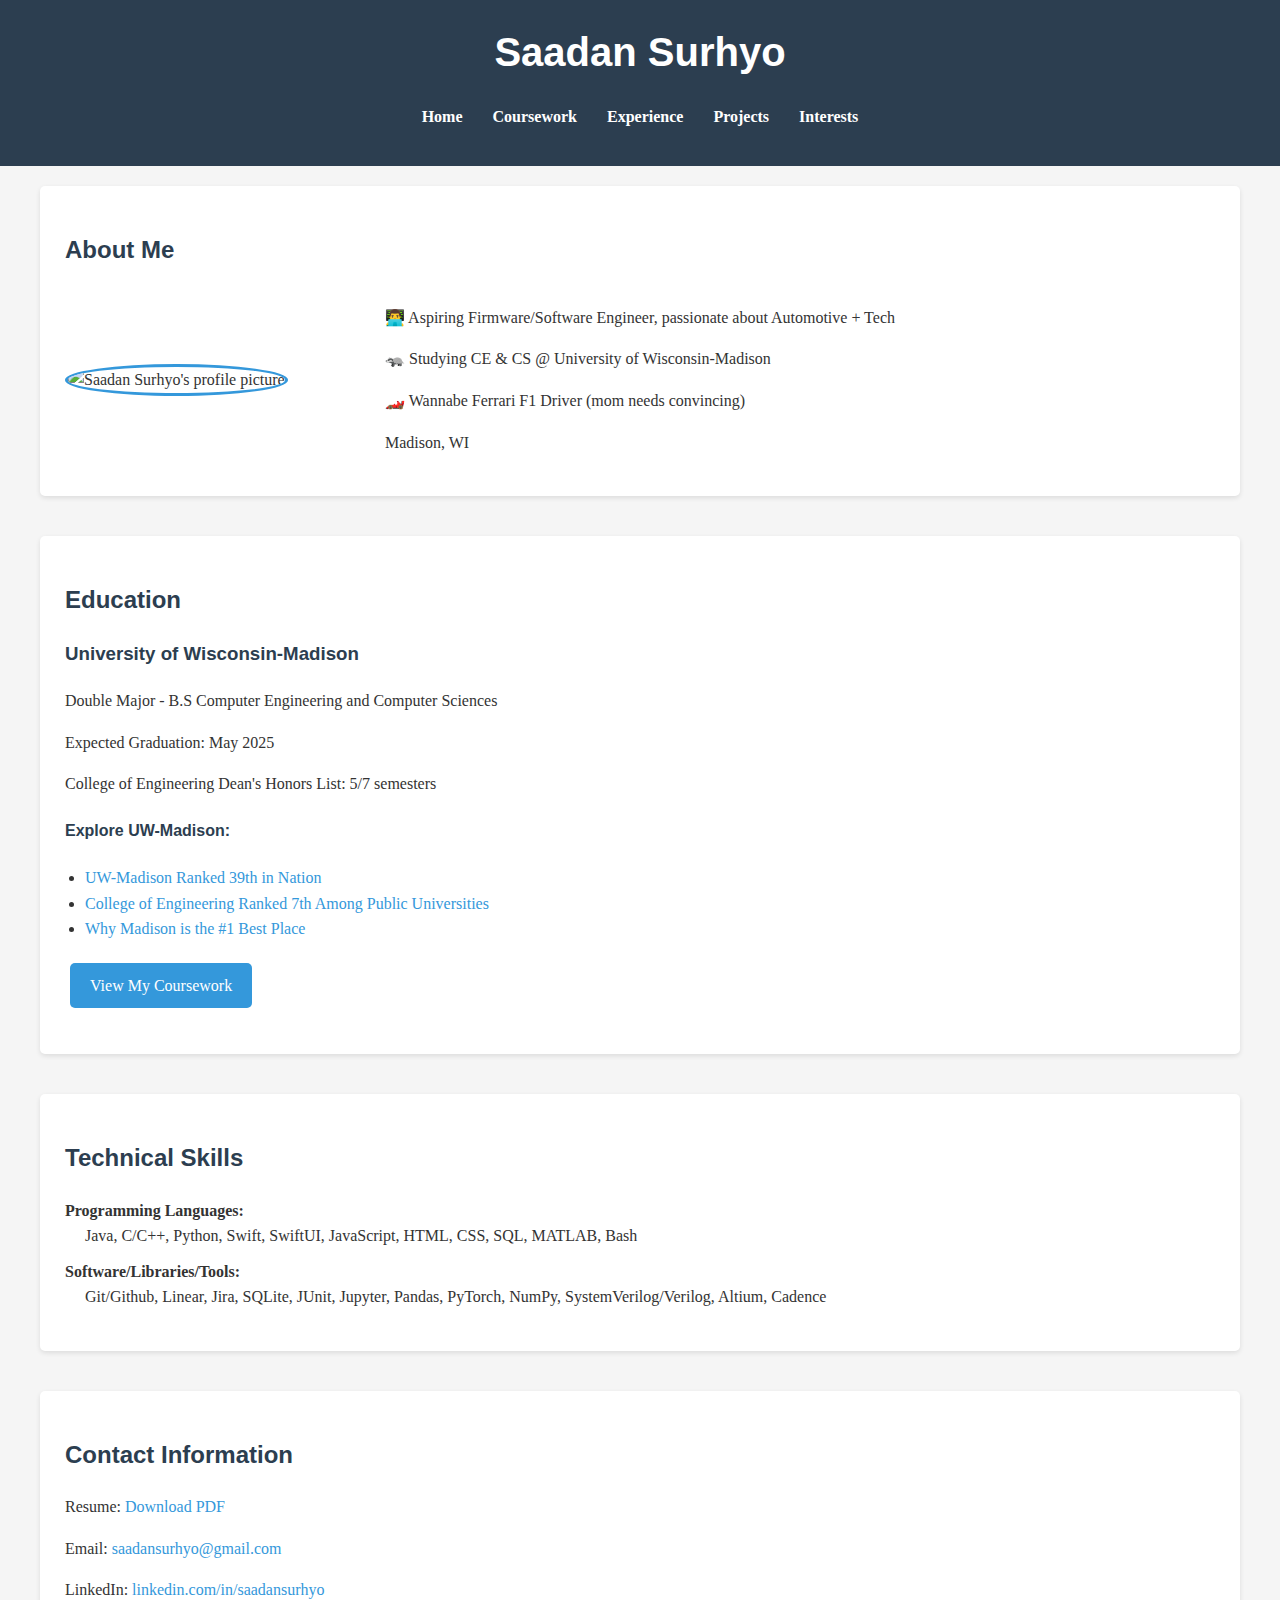
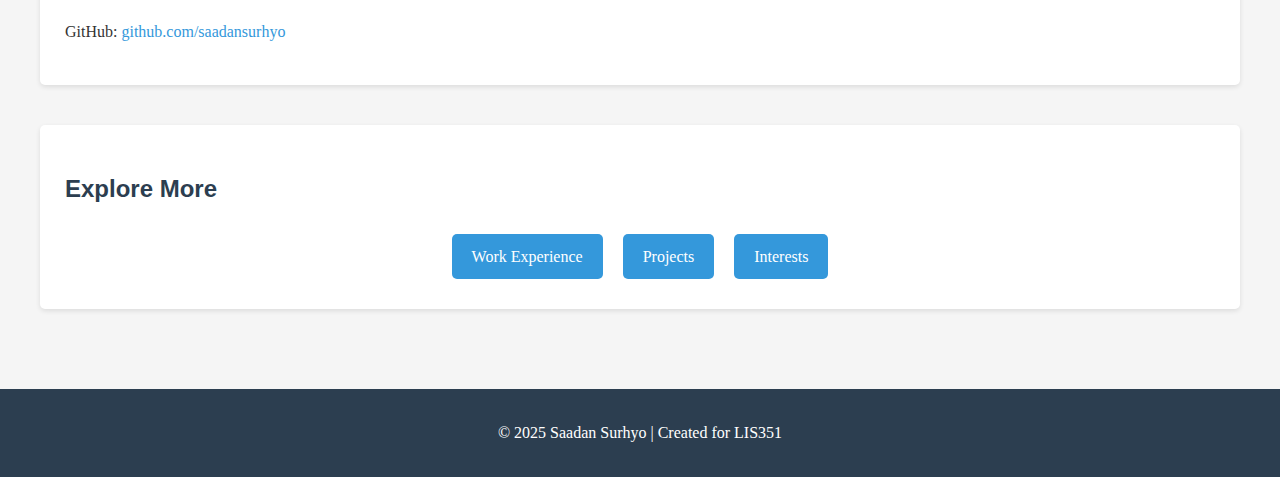
==== index.html @ 4c5a2711 "version -1.0" ====
<!DOCTYPE html>
<html lang="en">
<head>
    <meta charset="UTF-8">
    <title>Saadan Surhyo | Portfolio</title>
    <meta name="viewport" content="width=device-width, initial-scale=1">
    <link rel="stylesheet" href="styles.css">
</head>

<!--- Code above this line will not be displayed on the browser --> 

<body>
    <header>
        <h1>Saadan Surhyo</h1>
        <nav>
            <ul>
				<li><a href="index.html">Home</a></li>
				<li><a href="courses/coursework.html">Coursework</a></li>
				<li><a href="experience/workexp.html">Experience</a></li>
				<li><a href="projects/projects.html">Projects</a></li>
				<li><a href="interests/interests.html">Interests</a></li>
            </ul>
        </nav>
    </header>

    <main>
        <section id="about">
            <h2>About Me</h2>
            <div class="profile-container">
                <div class="profile-image">
                    <!-- Profile image placeholder -->
                    <img src="../resources/profile.jpg" alt="Saadan Surhyo's profile picture">
                </div>
                <div class="profile-text">
                    <p>👨‍💻 Aspiring Firmware/Software Engineer, passionate about Automotive + Tech</p>
                    <p>🦡 Studying CE & CS @ University of Wisconsin-Madison</p>
                    <p>🏎️ Wannabe Ferrari F1 Driver (mom needs convincing)</p>
                    <p>Madison, WI</p>
                </div>
            </div>
        </section>

        <section id="education">
            <h2>Education</h2>
            <div class="education-details">
                <h3>University of Wisconsin-Madison</h3>
                <p>Double Major - B.S Computer Engineering and Computer Sciences</p>
                <p>Expected Graduation: May 2025</p>
                <p>College of Engineering Dean's Honors List: 5/7 semesters</p>
                
                <h4>Explore UW-Madison:</h4>
                <ul>
                    <li><a href="https://news.wisc.edu/uw-madison-ranked-39th-in-nation-by-u-s-news/" target="_blank">UW-Madison Ranked 39th in Nation</a></li>
                    <li><a href="https://engineering.wisc.edu/blog/uw-madison-ranks-7th-among-publics-in-u-s-news-undergraduate-engineering-program-rankings/" target="_blank">College of Engineering Ranked 7th Among Public Universities</a></li>
                    <li><a href="https://www.adcidesign.com/blog/madison-voted-1-best-place" target="_blank">Why Madison is the #1 Best Place</a></li>
                </ul>
                
                <p><a href="courses/coursework.html" class="button">View My Coursework</a></p>
            </div>
        </section>

        <section id="skills">
            <h2>Technical Skills</h2>
            <dl>
                <dt>Programming Languages:</dt>
                <dd>Java, C/C++, Python, Swift, SwiftUI, JavaScript, HTML, CSS, SQL, MATLAB, Bash</dd>
                
                <dt>Software/Libraries/Tools:</dt>
                <dd>Git/Github, Linear, Jira, SQLite, JUnit, Jupyter, Pandas, PyTorch, NumPy, SystemVerilog/Verilog, Altium, Cadence</dd>
            </dl>
        </section>

        <section id="contact">
            <h2>Contact Information</h2>
            <p>Resume: <a href="resume.pdf">Download PDF</a></p>
            <p>Email: <a href="mailto:saadansurhyo@gmail.com">saadansurhyo@gmail.com</a></p>
            <p>LinkedIn: <a href="https://www.linkedin.com/in/saadansurhyo/" target="_blank">linkedin.com/in/saadansurhyo</a></p>
            <p>GitHub: <a href="https://github.com/saadansurhyo" target="_blank">github.com/saadansurhyo</a></p>
        </section>

        <section id="explore">
            <h2>Explore More</h2>
            <div class="button-container">
                <a href="experience/workexp.html" class="button">Work Experience</a>
                <a href="projects/projects.html" class="button">Projects</a>
                <a href="interests/interests.html" class="button">Interests</a>
            </div>
        </section>
    </main>

    <footer>
        <p>&copy; 2025 Saadan Surhyo | Created for LIS351</p>
    </footer>
</body>

</html>
---- styles.css ----
/* Global Styles */
body {
    font-family: Georgia, serif;
    line-height: 1.6;
    color: #333;
    background-color: #f5f5f5;
    margin: 0;
    padding: 0;
}

header, footer, main {
    padding: 20px;
}

h1, h2, h3, h4, h5, h6 {
    font-family: 'Trebuchet MS', sans-serif;
    color: #2c3e50;
}

a {
    color: #3498db;
    text-decoration: none;
}

a:hover {
    color: #2980b9;
    text-decoration: underline;
}

/* Header Styles */
header {
    background-color: #2c3e50;
    color: white;
    padding: 20px;
    text-align: center;
}

header h1 {
    margin: 0;
    font-size: 2.5em;
    color: white;
}

nav {
    margin-top: 20px;
}

nav ul {
    list-style-type: none;
    padding: 0;
    display: flex;
    justify-content: center;
    flex-wrap: wrap;
}

nav li {
    margin: 0 15px;
}

nav a {
    color: white;
    text-decoration: none;
    font-weight: bold;
    transition: color 0.3s;
}

nav a:hover {
    color: #3498db;
    text-decoration: none;
}

/* Main Content */
main {
    max-width: 1200px;
    margin: 0 auto;
    padding: 20px;
}

section {
    margin-bottom: 40px;
    background-color: white;
    padding: 25px;
    border-radius: 5px;
    box-shadow: 0 2px 5px rgba(0,0,0,0.1);
}

/* Profile Section */
.profile-container {
    display: flex;
    flex-wrap: wrap;
    align-items: center;
    gap: 20px;
}

.profile-image {
    flex: 1;
    min-width: 200px;
    max-width: 300px;
}

.profile-image img {
    width: 100%;
    border-radius: 50%;
    border: 3px solid #3498db;
}

.profile-text {
    flex: 2;
    min-width: 300px;
}

/* Button Styles */
.button {
    display: inline-block;
    background-color: #3498db;
    color: white;
    padding: 10px 20px;
    border-radius: 5px;
    text-decoration: none;
    transition: background-color 0.3s;
    margin: 5px;
}

.button:hover {
    background-color: #2980b9;
    text-decoration: none;
    color: white;
}

.button-container {
    display: flex;
    flex-wrap: wrap;
    justify-content: center;
    gap: 10px;
}

/* Lists */
ul, ol {
    padding-left: 20px;
}

dl dt {
    font-weight: bold;
    margin-top: 10px;
}

dl dd {
    margin-left: 20px;
    margin-bottom: 10px;
}

/* Footer */
footer {
    background-color: #2c3e50;
    color: white;
    text-align: center;
    padding: 15px;
    margin-top: 20px;
}

/* Responsive adjustments */
@media (max-width: 768px) {
    .profile-container {
        flex-direction: column;
        align-items: center;
    }
    
    .profile-image {
        max-width: 200px;
    }
    
    nav ul {
        flex-direction: column;
        gap: 10px;
    }
}
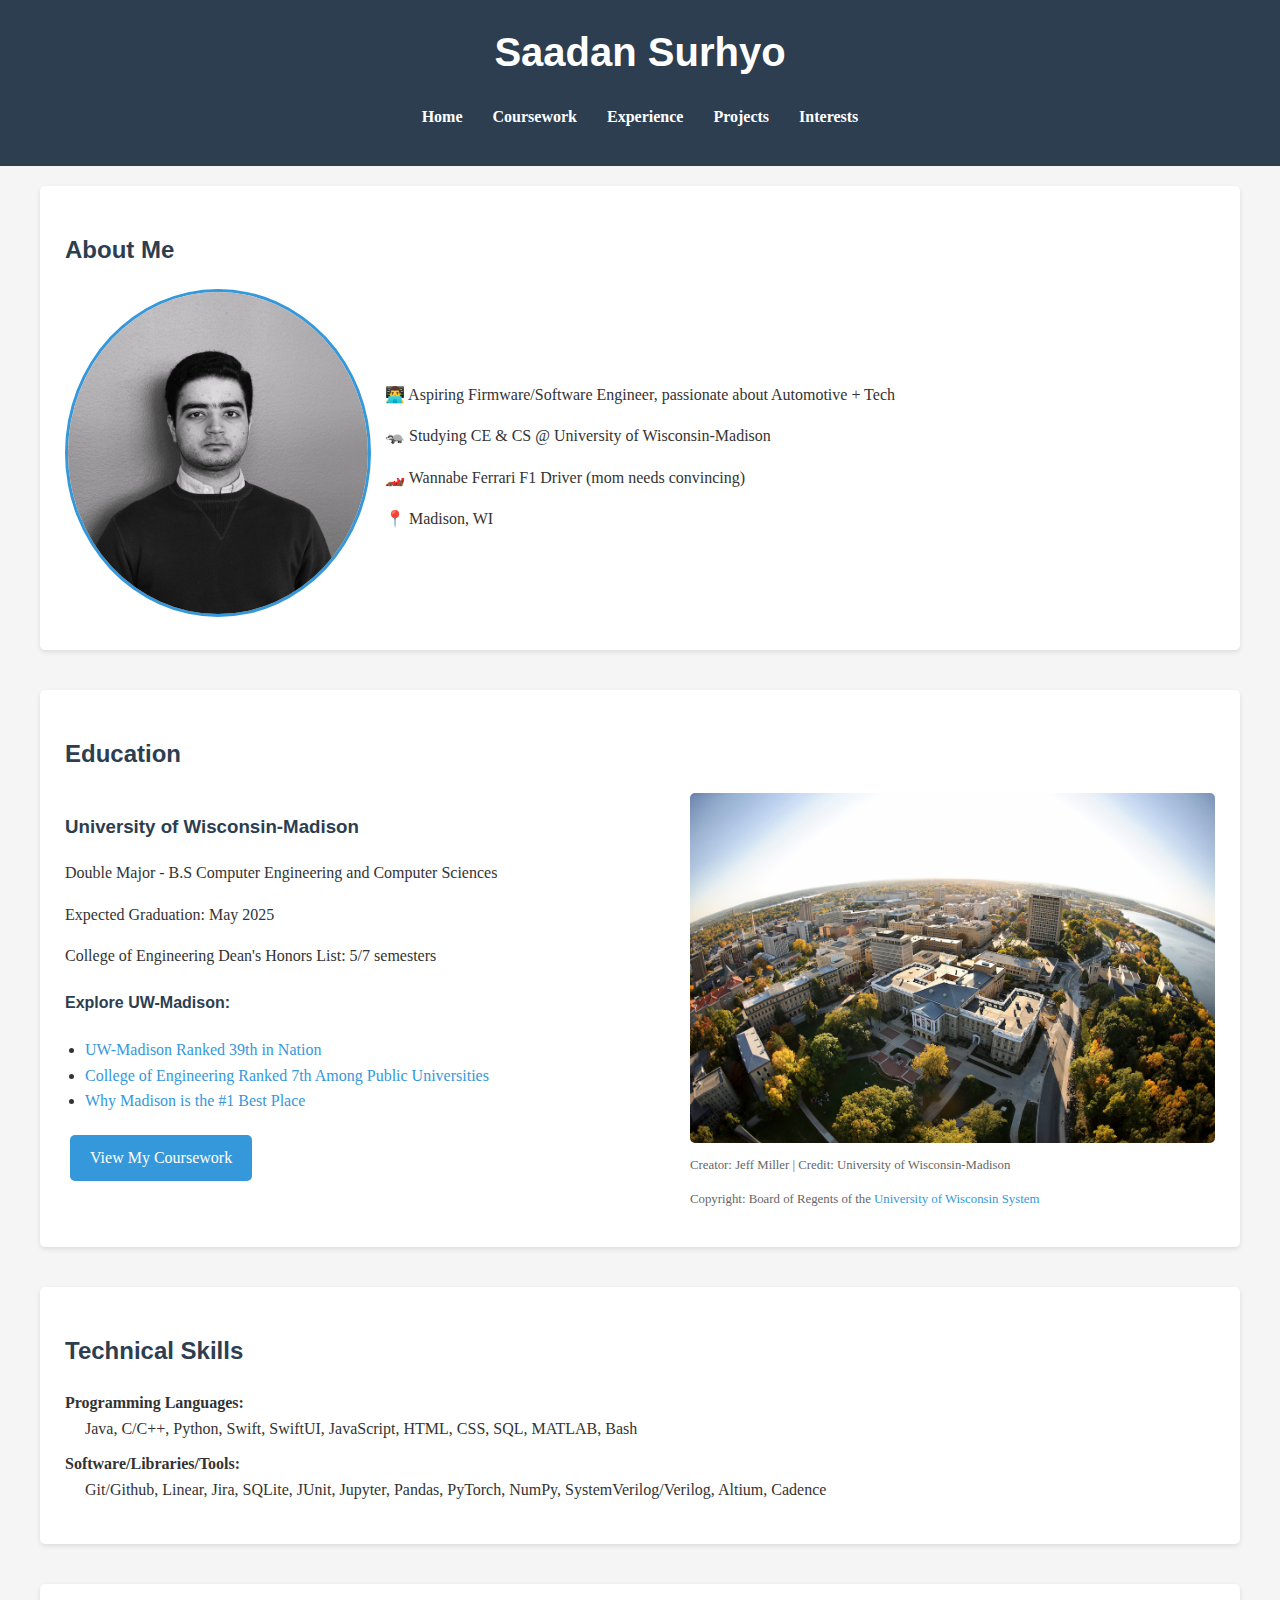
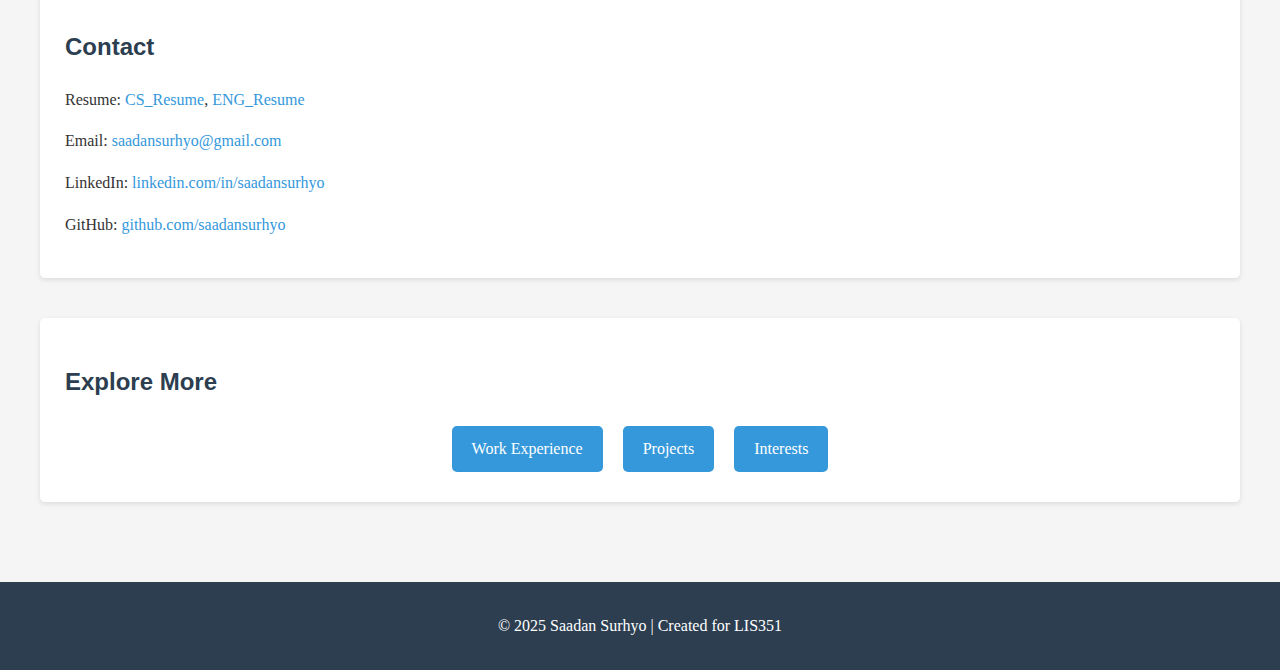
==== commit 645210f2: "version 1.1" ====
--- a/index.html
+++ b/index.html
@@ -28,36 +28,48 @@
             <h2>About Me</h2>
             <div class="profile-container">
                 <div class="profile-image">
-                    <!-- Profile image placeholder -->
                     <img src="../resources/profile.jpg" alt="Saadan Surhyo's profile picture">
                 </div>
                 <div class="profile-text">
                     <p>👨‍💻 Aspiring Firmware/Software Engineer, passionate about Automotive + Tech</p>
                     <p>🦡 Studying CE & CS @ University of Wisconsin-Madison</p>
                     <p>🏎️ Wannabe Ferrari F1 Driver (mom needs convincing)</p>
-                    <p>Madison, WI</p>
+                    <p>📍  Madison, WI</p>
                 </div>
             </div>
         </section>
 
-        <section id="education">
-            <h2>Education</h2>
-            <div class="education-details">
-                <h3>University of Wisconsin-Madison</h3>
-                <p>Double Major - B.S Computer Engineering and Computer Sciences</p>
-                <p>Expected Graduation: May 2025</p>
-                <p>College of Engineering Dean's Honors List: 5/7 semesters</p>
-                
-                <h4>Explore UW-Madison:</h4>
-                <ul>
-                    <li><a href="https://news.wisc.edu/uw-madison-ranked-39th-in-nation-by-u-s-news/" target="_blank">UW-Madison Ranked 39th in Nation</a></li>
-                    <li><a href="https://engineering.wisc.edu/blog/uw-madison-ranks-7th-among-publics-in-u-s-news-undergraduate-engineering-program-rankings/" target="_blank">College of Engineering Ranked 7th Among Public Universities</a></li>
-                    <li><a href="https://www.adcidesign.com/blog/madison-voted-1-best-place" target="_blank">Why Madison is the #1 Best Place</a></li>
-                </ul>
-                
-                <p><a href="courses/coursework.html" class="button">View My Coursework</a></p>
-            </div>
-        </section>
+		<section id="education">
+			<h2>Education</h2>
+			<div style="display: flex; align-items: flex-start; gap: 20px;">
+				<div class="education-details" style="flex: 1;">
+					<h3>University of Wisconsin-Madison</h3>
+					<p>Double Major - B.S Computer Engineering and Computer Sciences</p>
+					<p>Expected Graduation: May 2025</p>
+					<p>College of Engineering Dean's Honors List: 5/7 semesters</p>
+					
+					<h4>Explore UW-Madison:</h4>
+					<ul>
+						<li><a href="https://news.wisc.edu/uw-madison-ranked-39th-in-nation-by-u-s-news/" target="_blank">UW-Madison Ranked 39th in Nation</a></li>
+						<li><a href="https://engineering.wisc.edu/blog/uw-madison-ranks-7th-among-publics-in-u-s-news-undergraduate-engineering-program-rankings/" target="_blank">College of Engineering Ranked 7th Among Public Universities</a></li>
+						<li><a href="https://www.adcidesign.com/blog/madison-voted-1-best-place" target="_blank">Why Madison is the #1 Best Place</a></li>
+					</ul>
+					
+					<p><a href="courses/coursework.html" class="button">View My Coursework</a></p>
+				</div>
+				
+				<div style="flex-shrink: 0; max-width: 525px;">
+					<img src="resources/uwmadison-campus.jpg" alt="University of Wisconsin-Madison Campus" style="width: 100%; border-radius: 5px;">
+					<p style="font-size: 0.8em; margin-top: 5px; color: #666;">
+						Creator: Jeff Miller | Credit: University of Wisconsin-Madison
+					</p>
+					<p style="font-size: 0.8em; margin-top: 5px; color: #666;">
+						Copyright: Board of Regents of the 
+						<a href="https://www.wisc.edu/" target="_blank">University of Wisconsin System </a>
+					</p>
+				</div>
+			</div>
+		</section>
 
         <section id="skills">
             <h2>Technical Skills</h2>
@@ -71,8 +83,8 @@
         </section>
 
         <section id="contact">
-            <h2>Contact Information</h2>
-            <p>Resume: <a href="resume.pdf">Download PDF</a></p>
+            <h2>Contact</h2>
+			<p>Resume: <a href="resources/resume_cs.pdf">CS_Resume</a>, <a href="resources/resume_eng.pdf">ENG_Resume</a></p>
             <p>Email: <a href="mailto:saadansurhyo@gmail.com">saadansurhyo@gmail.com</a></p>
             <p>LinkedIn: <a href="https://www.linkedin.com/in/saadansurhyo/" target="_blank">linkedin.com/in/saadansurhyo</a></p>
             <p>GitHub: <a href="https://github.com/saadansurhyo" target="_blank">github.com/saadansurhyo</a></p>
